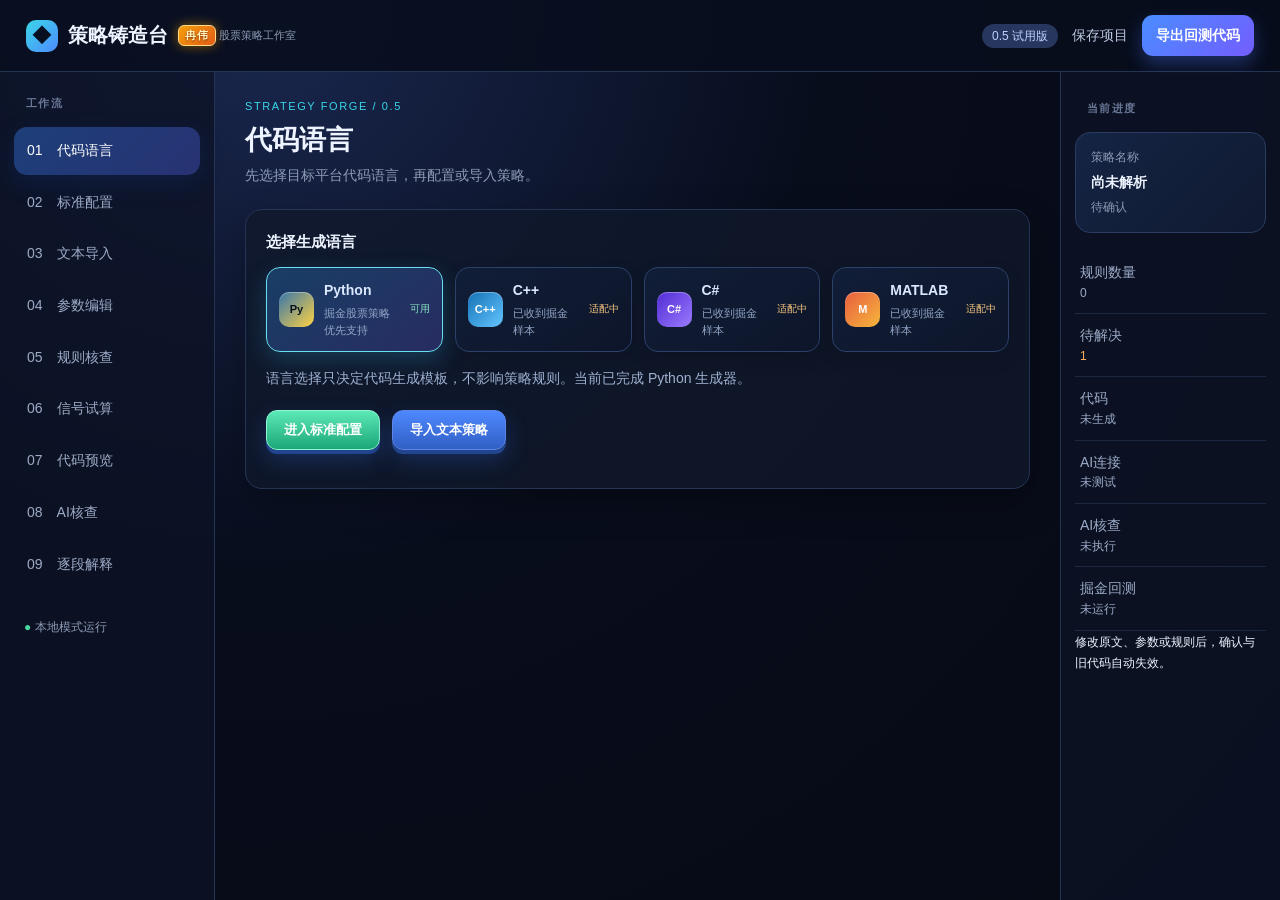
==== index.html @ 059ada0b "Add files via upload" ====
<!doctype html>
<html lang="zh-CN">
<head>
<meta charset="utf-8">
<meta name="viewport" content="width=device-width,initial-scale=1">
<meta name="theme-color" content="#0f172a">
<link rel="manifest" href="manifest.webmanifest">
<link rel="icon" type="image/png" sizes="32x32" href="assets/icons/icon-32x32.png">
<title>策略铸造台</title>
<link rel="stylesheet" href="strategy_editor.css">
<link rel="stylesheet" href="strategy_editor_extra.css">
</head>
<body>
<header class="topbar"><div class="brand"><span class="mark">◆</span><b>策略铸造台</b><small><span class="owner-highlight">冉伟</span> 股票策略工作室</small></div><div><span class="badge">0.5 试用版</span><button id="save">保存项目</button><button class="primary" id="export">导出回测代码</button></div></header>
<main>
<aside class="sidebar"><h4>工作流</h4>
<button class="nav active" data-view="language">01　代码语言</button>
<button class="nav" data-view="rules">02　标准配置</button>
<button class="nav" data-view="import">03　文本导入</button>
<button class="nav" data-view="params">04　参数编辑</button>
<button class="nav" data-view="audit">05　规则核查</button>
<button class="nav" data-view="scenarios">06　信号试算</button>
<button class="nav" data-view="code">07　代码预览</button>
<button class="nav" data-view="aiReview">08　AI核查</button>
<button class="nav" data-view="explain">09　逐段解释</button>
<div class="offline">● 本地模式运行</div>
</aside>
<section id="app"></section>
<aside class="inspector" id="inspector"></aside>
</main>
<div id="notice" role="status" aria-live="polite"></div>
<script src="strategy_engine.js?v=0.5"></script>
<script src="strategy_editor.js?v=0.7-backend-review"></script>
</body></html>
<script>if('serviceWorker' in navigator) navigator.serviceWorker.register('./sw.js');</script>
---- strategy_editor.css ----
:root{--bg:#080d1c;--panel:#10182b;--line:#263454;--text:#eef4ff;--muted:#8e9bb6;--blue:#4f8cff;--cyan:#39d6e8;--orange:#ffad5c;--green:#46d6a1}*{box-sizing:border-box}body{margin:0;background:radial-gradient(circle at 20% 0%,#1a2850,#080d1c 42%,#060a14);color:var(--text);font:14px/1.55 Inter,"Microsoft YaHei",sans-serif;min-height:100vh}.topbar{height:72px;border-bottom:1px solid var(--line);display:flex;align-items:center;justify-content:space-between;padding:0 26px;background:#080d1cdd}.brand{display:flex;align-items:center;gap:10px;font-size:20px}.brand small{font-size:11px;color:var(--muted)}.mark{display:grid;place-items:center;width:32px;height:32px;border-radius:10px;background:linear-gradient(135deg,var(--cyan),var(--blue));color:#071021}.badge,.pill{padding:5px 10px;border-radius:999px;background:#26365d;color:#bdd0ff;font-size:12px}.topbar button{border:0;background:transparent;color:#bdc9e3;padding:10px 14px;cursor:pointer;font:inherit}.topbar .primary{border-radius:11px;background:linear-gradient(135deg,#4a8dff,#735dff);box-shadow:0 8px 18px #4a75ff55;color:white;font-weight:700}.topbar .primary:active{transform:translateY(2px)}main{display:grid;grid-template-columns:215px minmax(540px,1fr) 220px;min-height:calc(100vh - 72px)}.sidebar,.inspector{background:#0c1326c2;border-right:1px solid var(--line);padding:23px 14px}.inspector{border-left:1px solid var(--line);border-right:0}.sidebar h4,.inspector h4{color:#697796;font-size:11px;letter-spacing:1.4px;text-transform:uppercase;margin:0 12px 15px}.nav{width:100%;display:block;text-align:left;padding:13px;border:0;border-radius:13px;background:transparent;color:#9eabc6;margin:4px 0;cursor:pointer;font:inherit}.nav:hover{background:#192641;color:white}.nav.active{background:linear-gradient(135deg,#1d3f79,#283273);color:white;box-shadow:0 8px 22px #102c6b55}.offline{position:fixed;bottom:20px;margin-left:10px;color:#8e9bb6;font-size:12px}.offline:first-letter{color:var(--green)}#app{padding:26px 30px;overflow:auto}.inspector{padding-top:28px}.inspector p{border-bottom:1px solid #1c2740;padding:11px 5px;margin:0;color:#9cabc8}.inspector em{float:right;font-style:normal}.card{padding:15px;border:1px solid #2b3c62;background:linear-gradient(135deg,#142444,#101a30);border-radius:15px;margin-bottom:18px}.card b,.card small{display:block}.card small{color:var(--muted);font-size:12px}.card b{margin:5px 0}.ok{color:var(--green)}.warn{color:var(--orange)}.view-head{display:flex;justify-content:space-between;align-items:flex-start;margin-bottom:22px}.eyebrow{color:var(--cyan);letter-spacing:1.6px;text-transform:uppercase;font-size:11px}.view-head h1{font-size:27px;margin:5px 0 3px}.view-head p{color:var(--muted);margin:0}.section{border:1px solid var(--line);background:#10182bcc;border-radius:17px;padding:20px;box-shadow:0 14px 36px #00000047;margin-bottom:17px}.section h2{font-size:15px;margin:0 0 14px}.grid{display:grid;grid-template-columns:1fr 1fr;gap:15px}.dropzone{min-height:220px;display:grid;place-items:center;border:1px dashed #4163a0;border-radius:15px;background:linear-gradient(135deg,#10213e,#10182b);text-align:center;padding:25px}.big{font-size:42px;color:var(--cyan)}.dropzone strong{display:block;font-size:17px}.dropzone p{color:var(--muted);margin:4px 0 15px}.btn{border:1px solid #5c86e9;border-radius:11px;background:linear-gradient(180deg,#4e88ff,#315fc4);box-shadow:0 4px 0 #21458f,0 10px 22px #315fc455;color:white;padding:10px 17px;font-weight:700;cursor:pointer}.btn:active{transform:translateY(3px)}.btn.orange{background:linear-gradient(180deg,#ffc37d,#d97c22);border-color:#ffd397}.btn.green{background:linear-gradient(180deg,#5de8b7,#1ba777);border-color:#8ff7d2}.input{width:100%;padding:10px;background:#0b1325;border:1px solid #304266;color:#eaf1ff;border-radius:9px;outline:none;font:inherit}.input:focus{border-color:var(--cyan)}textarea{resize:vertical}.row{display:flex;align-items:center;gap:12px;padding:13px 0;border-bottom:1px solid #202d4a}.id{color:#72dced;font-weight:800;font-size:12px;width:55px}.row .fill{flex:1}.row small{display:block;color:var(--muted)}.pill{background:#153f39;color:var(--green)}.pill.warn{background:#50391e;color:var(--orange)}table{width:100%;border-collapse:collapse}th,td{text-align:left;padding:11px 9px;border-bottom:1px solid #24314d}th{color:#8ea1c5;font-size:12px}.code{background:#080d18;border:1px solid #263653;border-radius:13px;padding:18px;white-space:pre-wrap;color:#c8dcff;font:12px/1.7 Consolas,monospace;overflow:auto}.code span{display:block}.code span:hover{background:#1a2a4b}.line{display:inline-block;width:32px;color:#536789}.empty{padding:25px;color:var(--muted);text-align:center}.explain{padding:17px;border:1px solid #2b3c62;border-radius:13px;background:#111c32;margin-bottom:12px}.explain code{color:#7ce1ef}@media(max-width:1050px){main{grid-template-columns:190px 1fr}.inspector{display:none}}@media(max-width:760px){main{display:block}.sidebar{display:flex;overflow:auto;padding:8px}.sidebar h4,.offline{display:none}.nav{min-width:130px}.grid{grid-template-columns:1fr}.topbar{padding:0 12px}.brand small{display:none}}
---- strategy_editor_extra.css ----
.actions{display:flex;flex-wrap:wrap;align-items:center;gap:12px;margin:18px 0}.form-grid{display:grid;grid-template-columns:repeat(2,minmax(0,1fr));gap:20px}.form-grid label{display:grid;gap:7px}.table-scroll{overflow:auto}.table-scroll table{min-width:680px}.table-scroll input{min-width:72px}.table-scroll select{min-width:110px}.table-scroll td:nth-child(3) select{min-width:200px}.small-btn{background:#273b62;color:#dce8ff;border:1px solid #496189;border-radius:7px;padding:8px;cursor:pointer}.link{color:#76def1;text-decoration:none}.link:hover{text-decoration:underline}.report{white-space:pre-wrap;overflow-wrap:anywhere;padding:18px;background:#0b1325;border-radius:10px;line-height:1.8;font-family:inherit}.issues{padding-left:22px;color:#ffcc97}.issues li{margin:9px 0;overflow-wrap:anywhere}.section p{color:#b5c2da;line-height:1.85}.section small{color:#91a4c5}#notice{position:sticky;bottom:0;background:#1b3151;color:#dcefff;border-top:1px solid #456285;padding:12px 26px;white-space:pre-wrap;z-index:3}#notice:empty{display:none}.dropzone{min-height:155px;gap:12px}.nav:focus-visible,.btn:focus-visible{outline:2px solid #a3f4ff;outline-offset:4px}.inspector em{float:none;display:block;font-size:12px}.code{white-space:pre;max-height:70vh}td code{white-space:pre;display:block;font:12px/1.6 Consolas,monospace}.offline{position:static;margin-top:30px}input[type=checkbox]{accent-color:#46d6a1}button{font-family:inherit}@media(max-width:760px){.form-grid{grid-template-columns:1fr}#app{padding:18px 12px}.topbar{height:auto;min-height:72px;flex-wrap:wrap;padding:12px;gap:12px}.brand{font-size:18px}}
.owner-highlight{display:inline-block;color:#fff4bd;background:linear-gradient(135deg,#f59e0b,#e35d18);border:1px solid #ffd98a;border-radius:6px;padding:1px 6px;font-weight:800;letter-spacing:1px;box-shadow:0 0 12px #f59e0b88,0 2px 8px #0005;text-shadow:0 1px 2px #7a2d00}
.language-cards{display:grid;grid-template-columns:repeat(4,minmax(0,1fr));gap:12px}.language-card{display:flex;align-items:center;gap:10px;text-align:left;min-height:72px;border:1px solid #2c4169;border-radius:14px;background:linear-gradient(145deg,#111e38,#0d1529);color:#dbe8ff;padding:12px;cursor:pointer;font:inherit;transition:.18s;box-shadow:0 7px 18px #0002}.language-card:hover{transform:translateY(-2px);border-color:#60cfe4}.language-card.selected{border-color:#68e0ef;background:linear-gradient(145deg,#183e65,#282c61);box-shadow:0 8px 22px #2d9fc744}.language-card span:nth-child(2){min-width:0;flex:1}.language-card b,.language-card small{display:block}.language-card small{color:#93a6c7;font-size:11px;margin-top:3px}.language-card em{font-style:normal;color:#8ee9c6;font-size:10px;white-space:nowrap}.language-card:not(.selected) em{color:#f5c67f}.language-icon{display:grid;place-items:center;width:35px;height:35px;border-radius:10px;color:white;font-weight:800;font-size:11px;box-shadow:inset 0 1px #fff5}.language-icon.py{background:linear-gradient(135deg,#3776ab,#ffd343);color:#07111e}.language-icon.cpp{background:linear-gradient(135deg,#1572b6,#63c5ff)}.language-icon.cs{background:linear-gradient(135deg,#512bd4,#9b7bff)}.language-icon.ml{background:linear-gradient(135deg,#e85d3f,#f6b73c)}.helper{margin-bottom:0}.owner-highlight{display:inline-block;color:#fff4bd;background:linear-gradient(135deg,#f59e0b,#e35d18);border:1px solid #ffd98a;border-radius:6px;padding:1px 6px;font-weight:800;letter-spacing:1px;box-shadow:0 0 12px #f59e0b88,0 2px 8px #0005;text-shadow:0 1px 2px #7a2d00}
@media(max-width:900px){.language-cards{grid-template-columns:repeat(2,minmax(0,1fr))}}
.explain-grid{display:grid;grid-template-columns:repeat(2,minmax(0,1fr));gap:12px}.explain-card{position:relative;border:1px solid #2d4269;border-radius:13px;background:linear-gradient(145deg,#111e38,#0c1427);padding:16px 17px 14px 48px;min-height:130px}.explain-card h3{margin:0 0 7px;font-size:15px}.explain-card p{margin:0 0 9px;font-size:13px}.explain-card small{color:#7f9bc4;font-size:11px}.node-id{position:absolute;left:15px;top:16px;color:#73deeb;font-weight:800;font-size:12px}.helper{color:#9eb1d0!important}@media(max-width:760px){.explain-grid{grid-template-columns:1fr}}
.config-tabs{display:flex;gap:10px;overflow-x:auto;padding:8px 3px 16px;margin-bottom:12px;}
.config-tab{flex:0 0 auto;border:1px solid #cbd5e1;border-radius:12px;padding:12px 16px;background:linear-gradient(#fff,#e8eef6);color:#334155;box-shadow:0 3px 0 #c0ccdc;cursor:pointer;font-weight:600;}
.config-tab.selected{background:linear-gradient(#38bdf8,#2563eb);color:white;border-color:#2563eb;box-shadow:0 3px 0 #1e40af;}
.config-tab:focus-visible{outline:3px solid #f59e0b;outline-offset:3px;}
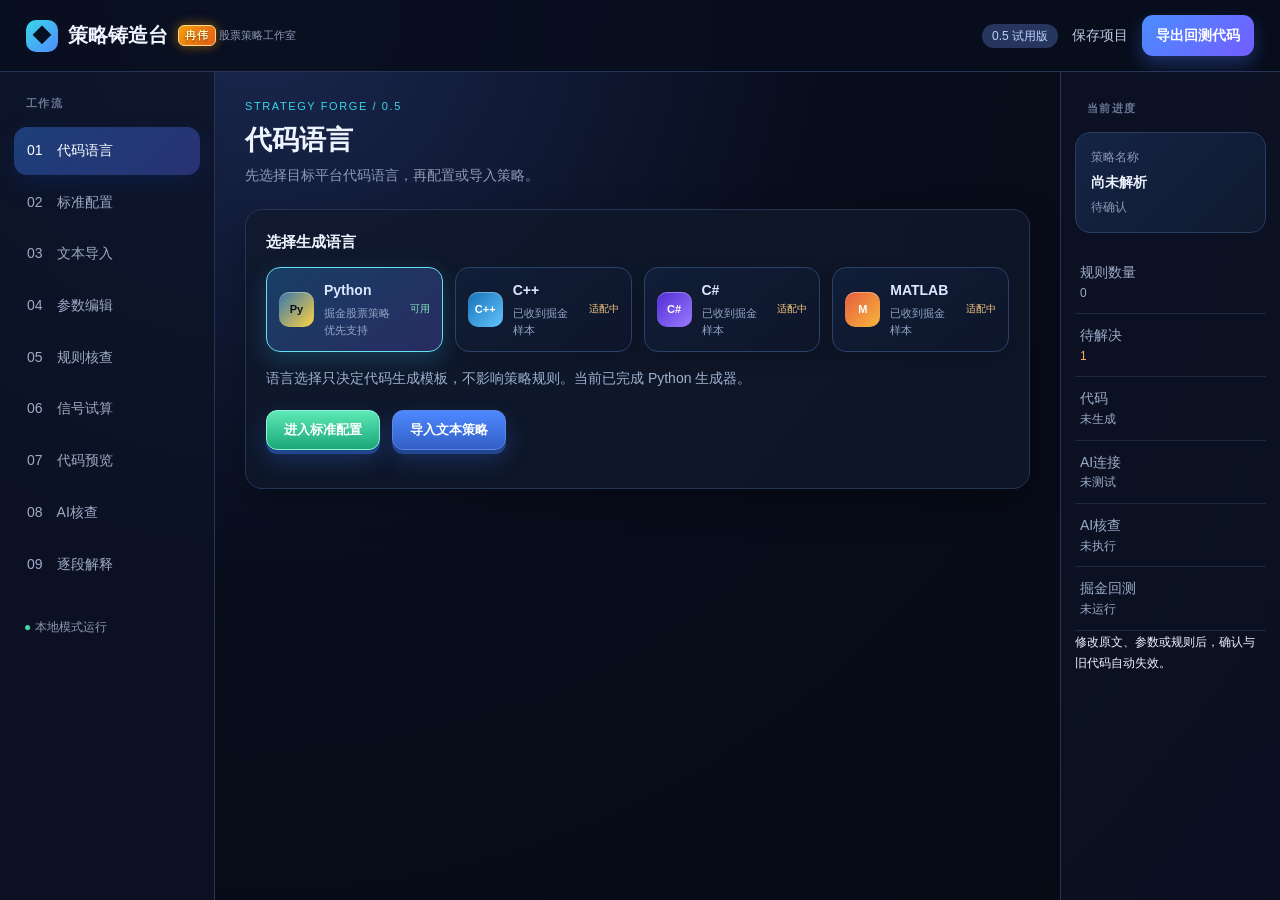
==== commit 59e5d0bb: "Add files via upload" ====
--- a/index.html
+++ b/index.html
@@ -30,6 +30,7 @@
 </main>
 <div id="notice" role="status" aria-live="polite"></div>
 <script src="strategy_engine.js?v=0.5"></script>
-<script src="strategy_editor.js?v=0.7-backend-review"></script>
+<script src="strategy_ai.js?v=0.8"></script>
+<script src="strategy_editor.js?v=0.8-text-code"></script>
 </body></html>
 <script>if('serviceWorker' in navigator) navigator.serviceWorker.register('./sw.js');</script>
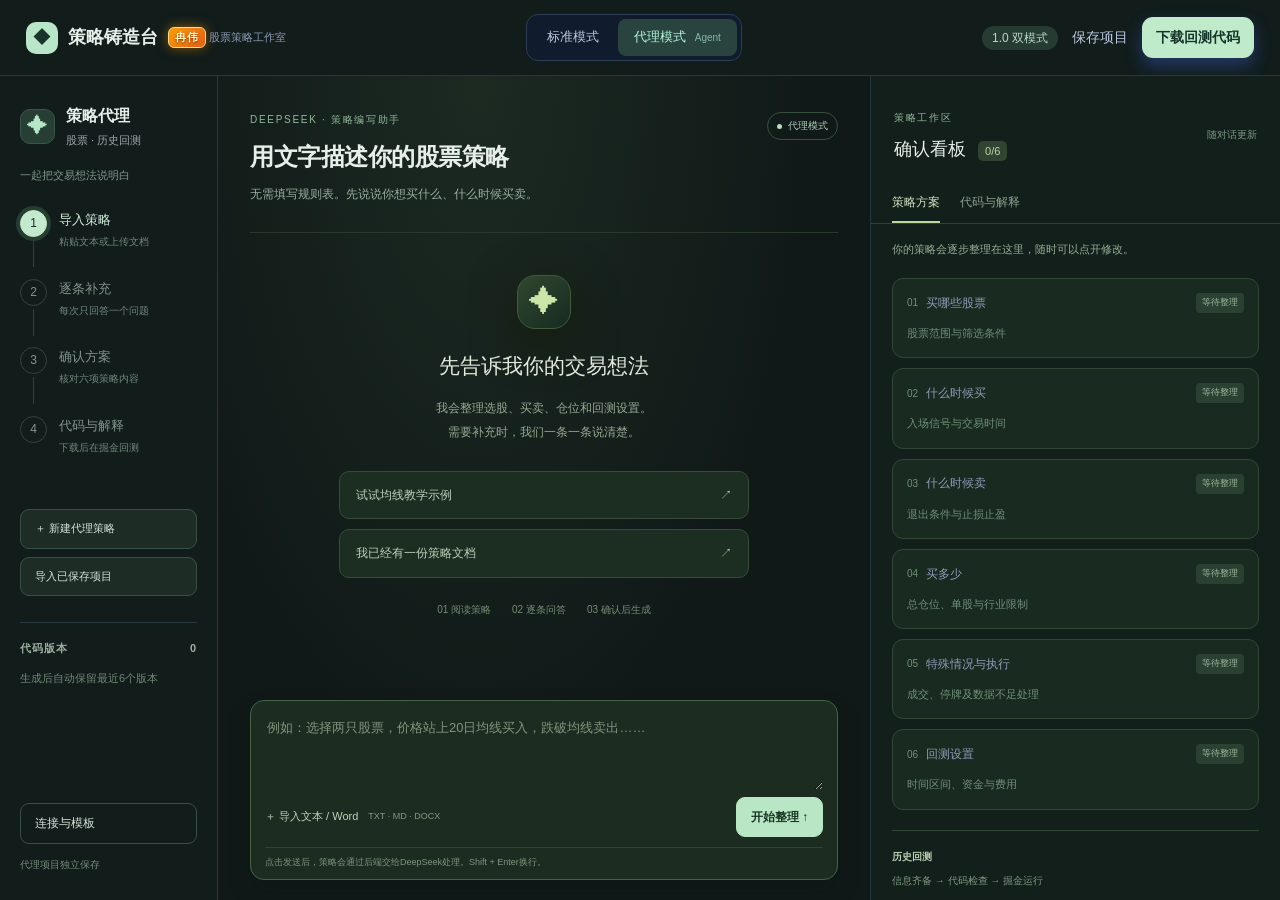
==== commit f055a717: "Add files via upload" ====
--- a/index.html
+++ b/index.html
@@ -8,7 +8,8 @@
 <link rel="icon" type="image/png" sizes="32x32" href="assets/icons/icon-32x32.png">
 <title>策略铸造台</title>
 <link rel="stylesheet" href="strategy_editor.css">
-<link rel="stylesheet" href="strategy_editor_extra.css">
+<link rel="stylesheet" href="strategy_editor_extra.css">
+<link rel="stylesheet" href="agent_workspace.css?v=1.0">
 </head>
 <body>
 <header class="topbar"><div class="brand"><span class="mark">◆</span><b>策略铸造台</b><small><span class="owner-highlight">冉伟</span> 股票策略工作室</small></div><div><span class="badge">0.5 试用版</span><button id="save">保存项目</button><button class="primary" id="export">导出回测代码</button></div></header>
@@ -31,6 +32,8 @@
 <div id="notice" role="status" aria-live="polite"></div>
 <script src="strategy_engine.js?v=0.5"></script>
 <script src="strategy_ai.js?v=0.8"></script>
-<script src="strategy_editor.js?v=0.8-text-code"></script>
+<script src="strategy_editor.js?v=1.0"></script>
+<script src="agent_core.js?v=1.0"></script>
+<script src="agent_workspace.js?v=1.0"></script>
 </body></html>
 <script>if('serviceWorker' in navigator) navigator.serviceWorker.register('./sw.js');</script>
--- a/agent_workspace.css
+++ b/agent_workspace.css
@@ -0,0 +1,6 @@
+[hidden]{display:none!important}.mode-switch{display:flex;gap:3px;background:#101b2d;border:1px solid #2b3e54;border-radius:12px;padding:4px}.topbar .mode-switch button{border-radius:8px;font-size:13px;padding:8px 16px;white-space:nowrap}.mode-switch button[aria-pressed="true"]{background:#29443f;color:#b4f6db}.mode-switch span{font-size:10px;opacity:.65;margin-left:5px}.agent-mode{--ag-line:#27373f;--ag-muted:#9caaa9;--ag-green:#b5e7c6;background:#101918;color:#e7efea}.agent-mode .topbar{background:#111c1b;border-bottom:1px solid var(--ag-line);height:76px}.agent-mode .topbar .primary{background:#bfebcb;color:#153429}.agent-mode .brand{font-size:18px}.agent-mode .mark{background:#b9e6c9;color:#19352b}.agent-mode .badge{background:#263c33;color:#b5d8c2}.ag-layout{display:grid;grid-template-columns:218px minmax(380px,1fr) minmax(330px,410px);max-width:1800px;margin:auto;min-height:calc(100vh - 76px)}.ag-rail{border-right:1px solid var(--ag-line);padding:28px 20px;background:#111c1b;display:flex;flex-direction:column;gap:0}.ag-rail-title{display:flex;gap:11px;align-items:center}.ag-rail-title b{font-size:16px}.ag-rail-title small{display:block;font-size:11px;color:var(--ag-muted);margin-top:3px}.ag-spark{background:#263e34;border:1px solid #3a5649;width:35px;height:35px;display:grid;place-items:center;border-radius:10px;color:#b5e7c6;font-size:21px}.ag-rail-caption{font-size:11px;color:#81998b;margin:18px 0 26px}.ag-steps{list-style:none;padding:0;margin:0 0 25px}.ag-steps li{display:flex;gap:12px;position:relative;padding:0 0 29px;color:#83948b;font-size:13px}.ag-steps li:not(:last-child):before{content:'';position:absolute;height:27px;left:13px;top:30px;width:1px;background:#304238}.ag-steps li>span{width:27px;height:27px;flex-shrink:0;display:grid;place-items:center;border:1px solid #34453c;border-radius:50%;font-size:12px}.ag-steps li small{display:block;color:#71887b;font-size:10px;margin-top:4px}.ag-steps .current{color:#d5eedc}.ag-steps .current>span{background:#c4e9ce;color:#183324;border-color:#c4e9ce;box-shadow:0 0 0 4px #253e31}.ag-steps .done>span{color:#a6d9b7;background:#24392e}.ag-button{font:inherit;font-size:12px;padding:10px 14px;border-radius:9px;border:1px solid #385044;background:#1d2d26;color:#d3e4d9;cursor:pointer;transition:background .15s;white-space:normal}.ag-button:hover{background:#2a4134}.ag-button:disabled{opacity:.42;cursor:not-allowed}.ag-primary{background:#b9e6c5;border-color:#b9e6c5;color:#173624;font-weight:650}.ag-primary:hover{background:#ccefd5}.ag-rail-actions{display:grid;gap:8px}.ag-rail-actions .ag-button{font-size:11px;text-align:left}.ag-history{border-top:1px solid var(--ag-line);margin-top:26px;padding-top:17px}.ag-history h3{font-size:11px;letter-spacing:1px;color:#9caf9f;margin:0 0 12px}.ag-history h3 span{float:right}.ag-history p{font-size:11px;color:#718777;line-height:1.8}.ag-history button{width:100%;padding:10px;border:0;background:transparent;color:#a5b7aa;border-radius:8px;text-align:left;cursor:pointer}.ag-history button.selected{background:#22352c;color:#d1e6d7}.ag-history b{font-size:11px}.ag-history small{display:block;font-size:10px;margin-top:4px}.ag-rail-foot{margin-top:auto;padding-top:35px}.ag-rail-foot>.ag-button{width:100%;background:transparent;text-align:left}.ag-rail-foot small{display:block;color:#738d7b;font-size:10px;margin-top:13px}.ag-conversation{padding:32px 32px 20px;min-width:0;display:flex;flex-direction:column;background:radial-gradient(ellipse at 40% 0%,#1c2a22 0,transparent 60%)}.ag-heading{display:flex;justify-content:space-between;gap:12px;align-items:start;padding-bottom:26px;border-bottom:1px solid #27392c}.ag-eyebrow{font-size:10px;letter-spacing:1.7px;color:#91b99c}.ag-heading h1{font-size:24px;line-height:1.45;margin:10px 0;font-weight:600;letter-spacing:-.5px}.ag-heading p{font-size:12px;color:#99af9f;margin:0;line-height:1.8}.ag-status{flex-shrink:0;border:1px solid #36513d;border-radius:20px;padding:5px 9px;color:#b0d1b9;font-size:10px;margin-top:4px}.ag-status i{display:inline-block;background:#b8dfbf;width:5px;height:5px;border-radius:50%;margin-right:6px}.ag-chat{flex:1;min-height:300px;max-height:calc(100vh - 395px);overflow:auto;padding:22px 2px 15px;scrollbar-width:thin;scrollbar-color:#385441 transparent}.ag-welcome{text-align:center;padding:20px 0 28px}.ag-orb{display:grid;place-items:center;width:54px;height:54px;border:1px solid #405a3c;border-radius:18px;background:linear-gradient(140deg,#30472f,#172b21);color:#cce6a9;font-size:30px;margin:0 auto 21px;box-shadow:0 12px 45px #151d0b}.ag-welcome h2{font-size:21px;font-weight:500;margin:0 0 13px;color:#e2eadc}.ag-welcome p{font-size:12px;line-height:2;color:#95a992}.ag-starters{display:grid;gap:10px;margin:27px auto 24px;max-width:410px;text-align:left}.ag-starters button{display:flex;justify-content:space-between;font:inherit;font-size:12px;color:#bdd0ba;background:#1c2e22;border:1px solid #354c36;border-radius:10px;padding:14px 16px;cursor:pointer}.ag-starters button:hover{border-color:#92b382}.ag-starters span{color:#aaca94}.ag-how{display:flex;justify-content:center;gap:21px;font-size:10px;color:#748e74}.ag-composer{border:1px solid #466145;background:#1c2c21;border-radius:14px;padding:13px 14px 9px;margin-top:15px;box-shadow:0 12px 25px #07130b33}.ag-composer textarea{width:100%;box-sizing:border-box;min-height:76px;resize:vertical;background:transparent;border:0;color:#e0ecd9;font:inherit;font-size:13px;line-height:1.8;outline:0}.ag-composer textarea::placeholder{color:#82947e}.ag-composer>div{display:flex;align-items:center;gap:10px}.ag-composer .ag-primary{margin-left:auto}.ag-composer>div>small{font-size:9px;color:#849a83}.ag-composer>p{font-size:9px;color:#7f967e;border-top:1px solid #30432e;padding-top:8px;margin:10px 0 0}.ag-upload{cursor:pointer;font-size:11px;position:relative;color:#c0d2b6}.ag-upload input{position:absolute;opacity:0;width:1px;height:1px}.ag-upload.disabled{opacity:.4;pointer-events:none}.ag-message{display:flex;gap:10px;align-items:flex-start;margin:0 0 20px}.ag-avatar{height:27px;width:27px;flex-shrink:0;display:grid;place-items:center;background:#2c4330;border:1px solid #496045;border-radius:8px;color:#c6deb7;font-size:11px}.ag-message>div{min-width:0;max-width:100%;padding:13px 15px;border:1px solid #33442e;border-radius:0 11px 11px 11px;background:#1b2a1f}.ag-message.user>div{background:#243325;border-color:#3e5136}.ag-message small{font-size:10px;color:#98b18c}.ag-message p{font-size:12px;line-height:1.9;white-space:pre-wrap;word-break:break-word;margin:6px 0 0}.ag-message summary{font-size:12px;cursor:pointer;line-height:1.8}.ag-question{padding:19px;background:#233621;border:1px solid #557247;border-radius:12px;margin:20px 0}.ag-question>span{font-size:10px;color:#b5d09d;letter-spacing:1px}.ag-question h2{font-size:16px;line-height:1.65;font-weight:500;margin:10px 0 16px}.ag-question>div{display:grid;gap:8px}.ag-question button{font:inherit;font-size:12px;color:#d6e9c6;border:1px solid #526b42;border-radius:8px;background:#2b4126;padding:11px 13px;text-align:left;display:flex;justify-content:space-between;gap:10px;cursor:pointer}.ag-question button:hover{background:#3b5531}.ag-question small{display:block;font-size:10px;color:#98b085;margin-top:12px}.ag-ready{border:1px solid #638852;background:#2a4127;border-radius:12px;padding:17px;margin:20px 0}.ag-ready>b{font-size:14px}.ag-ready p{font-size:12px;line-height:1.8;color:#b1c4a5}.ag-blocker,.ag-error{border:1px solid #806148;background:#3c3024;border-radius:10px;padding:14px;color:#e5c59e;font-size:12px;line-height:1.8;margin:14px 0}.ag-blocker h3{font-size:13px;margin:0}.ag-error .ag-button{margin-top:9px}.ag-working{font-size:12px;color:#b0c698;padding:12px}.ag-dots{color:#bad38d;font-size:9px;letter-spacing:3px;margin-right:8px}.ag-board{border-left:1px solid var(--ag-line);background:#131f1b;min-width:0}.ag-board>header{padding:30px 23px 19px;display:flex;align-items:center;justify-content:space-between;gap:8px}.ag-board h2{font-size:18px;margin:8px 0 0;font-weight:500}.ag-board h2 em{font-size:11px;font-style:normal;background:#304431;padding:4px 7px;border-radius:5px;color:#bbd5aa;margin-left:7px}.ag-board-caption{font-size:10px;color:#7c9986}.ag-tabs{display:flex;border-bottom:1px solid #2d4134;padding:0 21px;gap:20px}.ag-tabs button{border:0;border-bottom:2px solid transparent;padding:10px 0;background:transparent;font:inherit;font-size:12px;color:#8b9f8d;cursor:pointer}.ag-tabs button[aria-selected="true"]{color:#d1e3c3;border-bottom-color:#bcd79c}.ag-board-content{padding:0 21px 24px;max-height:calc(100vh - 224px);overflow:auto;scrollbar-width:thin;scrollbar-color:#3c553b transparent}.ag-summary{font-size:11px;line-height:1.9;color:#97ae97;padding:15px 0 8px;margin:0;white-space:pre-wrap}.ag-card{border:1px solid #314837;background:#192a20;border-radius:11px;padding:14px;margin:10px 0}.ag-card>div{display:flex;align-items:center;gap:8px}.ag-card-number{font-size:10px;color:#6f9176}.ag-card h3{font-size:12px;margin:0;font-weight:500}.ag-tag{margin-left:auto;font-size:9px;white-space:nowrap;background:#2a4030;color:#9ebaa2;padding:3px 6px;border-radius:4px}.ag-card p{font-size:11px;line-height:1.85;color:#adc1ad;margin:10px 0 0;white-space:pre-wrap;word-break:break-word}.ag-card.empty{padding:14px;text-align:left}.ag-card.empty p{color:#708f79}.ag-card.missing{border-color:#856348}.ag-card.missing .ag-tag{background:#4a3b2a;color:#ddb886}.ag-card.default .ag-tag{background:#414326;color:#d3d4a1}.ag-card button{border:0;background:transparent;color:#9ac393;font:inherit;font-size:10px;padding:9px 0 0;cursor:pointer}.ag-boundary{border-top:1px solid #334a38;padding-top:18px;margin-top:20px;font-size:10px}.ag-boundary b{display:block;color:#b8cfb1;margin-bottom:8px}.ag-boundary span,.ag-boundary p{color:#7e9b82;line-height:1.8}.ag-code-empty{text-align:center;padding:90px 20px;color:#8da588}.ag-code-empty>span{font-size:35px;color:#bad0aa}.ag-code-empty h3{font-size:14px;font-weight:500}.ag-code-empty p{font-size:11px}.ag-code-status{padding:16px 0 0}.ag-code-status b{font-size:13px;color:#c8dfbb}.ag-code-status p{font-size:11px;margin:8px 0;color:#b7c9a6}.ag-code-status small{color:#82997c;font-size:10px}.ag-code-actions{display:flex;gap:8px;margin:14px 0}.ag-code-section{border:1px solid #3c523b;border-radius:9px;margin:10px 0;overflow:hidden}.ag-code-section summary{cursor:pointer;font-size:12px;padding:13px}.ag-code-section summary small{display:block;font-size:9px;color:#8ea782;padding:5px 0 0 14px}.ag-code-section p{font-size:12px;line-height:1.9;padding:0 13px;white-space:pre-wrap}.ag-code-section pre{background:#0e1811;color:#c7dcc2;font:11px/1.7 Consolas,monospace;padding:14px;overflow:auto;max-height:450px;margin:0}.ag-repair{margin:23px 0;padding-top:15px;border-top:1px solid #385037}.ag-repair h3{font-size:13px}.ag-repair p,.ag-repair small{font-size:10px;color:#9bb08c;line-height:1.8}.ag-repair .ag-button{margin-top:10px}.ag-repair small{display:block}.ag-input{width:100%;box-sizing:border-box;background:#102016;border:1px solid #46603e;border-radius:8px;padding:10px;color:#d9e8ce;font:inherit;font-size:12px;line-height:1.7}.ag-settings{border:1px solid #4b6245;border-radius:12px;padding:18px;margin:16px 0;background:#1e3021}.ag-settings h3{font-size:14px}.ag-settings label{display:block;font-size:11px;margin:10px 0}.ag-settings p{font-size:10px;color:#a6b69b;line-height:1.8}.sr-only{position:absolute;width:1px;height:1px;padding:0;margin:-1px;overflow:hidden;clip:rect(0,0,0,0);white-space:nowrap;border:0}.agent-mode button:focus-visible,.agent-mode textarea:focus-visible,.agent-mode input:focus-visible,.agent-mode summary:focus-visible{outline:2px solid #d3eeb8;outline-offset:3px}
+@media(min-width:1600px){.ag-conversation{padding-left:48px;padding-right:48px}.ag-layout{grid-template-columns:235px minmax(450px,1fr) 440px}.ag-welcome{padding-top:65px}}
+@media(max-width:1200px){.ag-layout{grid-template-columns:175px minmax(330px,1fr) 330px}.ag-rail{padding:24px 13px}.ag-conversation{padding:25px 20px 18px}.ag-heading h1{font-size:21px}.ag-status{display:none}.brand small{display:none}.ag-board-content{padding-left:15px;padding-right:15px}.ag-how{gap:12px}}
+@media(max-width:960px){.ag-layout{grid-template-columns:155px minmax(0,1fr)}.ag-board{grid-column:2;border-top:1px solid #314532;border-left:0}.ag-board-content{max-height:none}.ag-chat{max-height:550px}.ag-rail{grid-row:1 / span 2}.ag-board>header{padding-top:22px}.ag-code-empty{padding:40px}.agent-mode .brand b{font-size:14px}.agent-mode .badge{display:none}.topbar .mode-switch button{padding:7px 11px}}
+@media(max-width:650px){.agent-mode .topbar{height:auto;min-height:100px;flex-wrap:wrap;padding:12px;gap:9px}.agent-mode .brand{order:0}.mode-switch{order:1}.agent-mode .topbar>div:last-child{order:2;display:flex;width:100%;justify-content:flex-end}.topbar .mode-switch button{font-size:11px;padding:6px 10px}.mode-switch span{display:none}.ag-layout{display:block}.ag-rail{border-right:0;padding:15px 17px 0}.ag-rail-title,.ag-rail-caption,.ag-history,.ag-rail-foot{display:none}.ag-steps{display:flex;justify-content:space-between;margin:0;gap:6px}.ag-steps li{font-size:10px;gap:6px;padding-bottom:15px;align-items:center}.ag-steps li small,.ag-steps li:before{display:none}.ag-steps li>span{width:22px;height:22px;font-size:10px}.ag-rail-actions{display:flex;padding-bottom:14px}.ag-rail-actions .ag-button{padding:7px 10px}.ag-conversation{padding:20px 16px}.ag-heading h1{font-size:21px}.ag-chat{max-height:500px;min-height:260px}.ag-board{border-left:0}.ag-welcome{padding-top:14px}.ag-welcome h2{font-size:19px}.ag-how{gap:16px}.ag-composer>div>small{display:none}.ag-message>div{padding:11px}.ag-board-content{padding:0 16px 24px}}
+.ag-version-picker{display:block;font-size:10px;color:#9eb59a;margin-top:16px}.ag-version-picker select{display:block;margin-top:7px}@media(max-width:650px){.ag-rail-foot{display:block;padding:0;margin:0 0 12px}.ag-rail-foot .ag-button{width:auto;padding:6px 10px;font-size:10px}.ag-rail-foot small{display:none}}
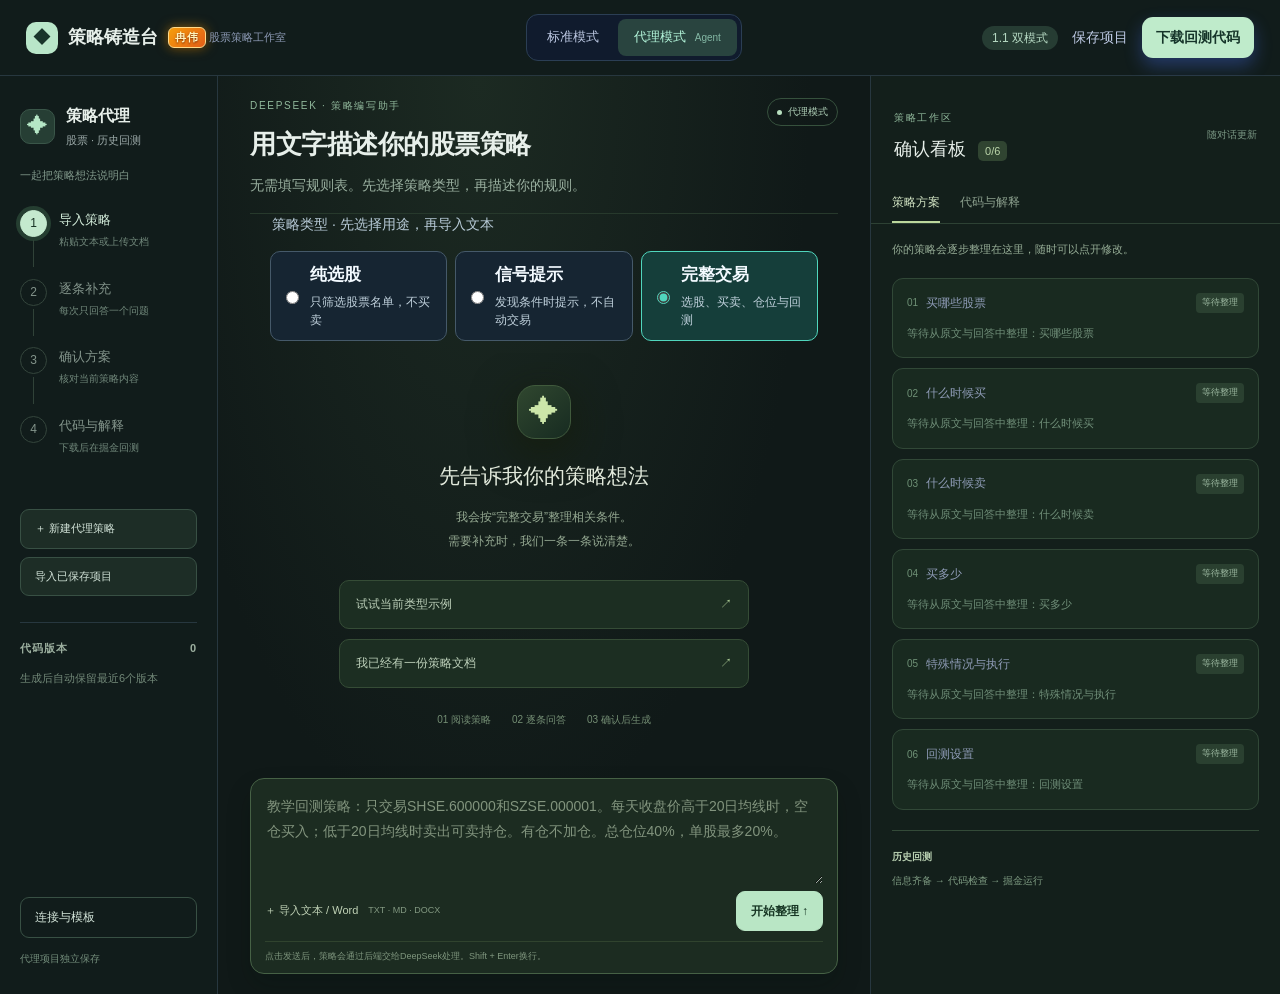
==== commit 2ae539d6: "Add files via upload" ====
--- a/index.html
+++ b/index.html
@@ -8,8 +8,8 @@
 <link rel="icon" type="image/png" sizes="32x32" href="assets/icons/icon-32x32.png">
 <title>策略铸造台</title>
 <link rel="stylesheet" href="strategy_editor.css">
-<link rel="stylesheet" href="strategy_editor_extra.css">
-<link rel="stylesheet" href="agent_workspace.css?v=1.0">
+<link rel="stylesheet" href="strategy_editor_extra.css">
+<link rel="stylesheet" href="agent_workspace.css?v=1.1">
 </head>
 <body>
 <header class="topbar"><div class="brand"><span class="mark">◆</span><b>策略铸造台</b><small><span class="owner-highlight">冉伟</span> 股票策略工作室</small></div><div><span class="badge">0.5 试用版</span><button id="save">保存项目</button><button class="primary" id="export">导出回测代码</button></div></header>
@@ -31,9 +31,10 @@
 </main>
 <div id="notice" role="status" aria-live="polite"></div>
 <script src="strategy_engine.js?v=0.5"></script>
-<script src="strategy_ai.js?v=0.8"></script>
-<script src="strategy_editor.js?v=1.0"></script>
-<script src="agent_core.js?v=1.0"></script>
-<script src="agent_workspace.js?v=1.0"></script>
+<script src="strategy_ai.js?v=0.8"></script>
+<script src="strategy_editor.js?v=1.0"></script>
+<script src="agent_types.js?v=1.1"></script>
+<script src="agent_core.js?v=1.1"></script>
+<script src="agent_workspace.js?v=1.1"></script>
 </body></html>
 <script>if('serviceWorker' in navigator) navigator.serviceWorker.register('./sw.js');</script>
--- a/agent_workspace.css
+++ b/agent_workspace.css
@@ -2,5 +2,13 @@
 @media(min-width:1600px){.ag-conversation{padding-left:48px;padding-right:48px}.ag-layout{grid-template-columns:235px minmax(450px,1fr) 440px}.ag-welcome{padding-top:65px}}
 @media(max-width:1200px){.ag-layout{grid-template-columns:175px minmax(330px,1fr) 330px}.ag-rail{padding:24px 13px}.ag-conversation{padding:25px 20px 18px}.ag-heading h1{font-size:21px}.ag-status{display:none}.brand small{display:none}.ag-board-content{padding-left:15px;padding-right:15px}.ag-how{gap:12px}}
 @media(max-width:960px){.ag-layout{grid-template-columns:155px minmax(0,1fr)}.ag-board{grid-column:2;border-top:1px solid #314532;border-left:0}.ag-board-content{max-height:none}.ag-chat{max-height:550px}.ag-rail{grid-row:1 / span 2}.ag-board>header{padding-top:22px}.ag-code-empty{padding:40px}.agent-mode .brand b{font-size:14px}.agent-mode .badge{display:none}.topbar .mode-switch button{padding:7px 11px}}
-@media(max-width:650px){.agent-mode .topbar{height:auto;min-height:100px;flex-wrap:wrap;padding:12px;gap:9px}.agent-mode .brand{order:0}.mode-switch{order:1}.agent-mode .topbar>div:last-child{order:2;display:flex;width:100%;justify-content:flex-end}.topbar .mode-switch button{font-size:11px;padding:6px 10px}.mode-switch span{display:none}.ag-layout{display:block}.ag-rail{border-right:0;padding:15px 17px 0}.ag-rail-title,.ag-rail-caption,.ag-history,.ag-rail-foot{display:none}.ag-steps{display:flex;justify-content:space-between;margin:0;gap:6px}.ag-steps li{font-size:10px;gap:6px;padding-bottom:15px;align-items:center}.ag-steps li small,.ag-steps li:before{display:none}.ag-steps li>span{width:22px;height:22px;font-size:10px}.ag-rail-actions{display:flex;padding-bottom:14px}.ag-rail-actions .ag-button{padding:7px 10px}.ag-conversation{padding:20px 16px}.ag-heading h1{font-size:21px}.ag-chat{max-height:500px;min-height:260px}.ag-board{border-left:0}.ag-welcome{padding-top:14px}.ag-welcome h2{font-size:19px}.ag-how{gap:16px}.ag-composer>div>small{display:none}.ag-message>div{padding:11px}.ag-board-content{padding:0 16px 24px}}
+@media(max-width:650px){.agent-mode .topbar{height:auto;min-height:100px;flex-wrap:wrap;padding:12px;gap:9px}.agent-mode .brand{order:0}.mode-switch{order:1}.agent-mode .topbar>div:last-child{order:2;display:flex;width:100%;justify-content:flex-end}.topbar .mode-switch button{font-size:11px;padding:6px 10px}.mode-switch span{display:none}.ag-layout{display:block}.ag-rail{border-right:0;padding:15px 17px 0}.ag-rail-title,.ag-rail-caption,.ag-history,.ag-rail-foot{display:none}.ag-steps{display:flex;justify-content:space-between;margin:0;gap:6px}.ag-steps li{font-size:10px;gap:6px;padding-bottom:15px;align-items:center}.ag-steps li small,.ag-steps li:before{display:none}.ag-steps li>span{width:22px;height:22px;font-size:10px}.ag-rail-actions{display:flex;padding-bottom:14px}.ag-rail-actions .ag-button{padding:7px 10px}.ag-conversation{padding:14px 16px}.ag-heading{padding-bottom:10px}.ag-heading h1{font-size:22px}.ag-heading p,.ag-message p,.ag-question h2,.ag-composer textarea{font-size:14px}.ag-chat{padding-top:8px;max-height:560px;min-height:260px}.ag-board{border-left:0}.ag-welcome{padding-top:14px}.ag-welcome h2{font-size:19px}.ag-how{gap:16px}.ag-composer{margin-top:6px}.ag-composer textarea{min-height:92px}.ag-composer>div>small{display:none}.ag-message>div{padding:11px}.ag-board-content{padding:0 16px 24px}}
+.ag-conversation{padding-top:18px}.ag-heading{padding-bottom:14px}.ag-heading h1{font-size:26px}.ag-heading p,.ag-message p,.ag-question h2,.ag-composer textarea{font-size:14px}.ag-chat{padding-top:12px;max-height:calc(100vh - 330px)}.ag-composer{margin-top:8px}.ag-composer textarea{min-height:92px}
 .ag-version-picker{display:block;font-size:10px;color:#9eb59a;margin-top:16px}.ag-version-picker select{display:block;margin-top:7px}@media(max-width:650px){.ag-rail-foot{display:block;padding:0;margin:0 0 12px}.ag-rail-foot .ag-button{width:auto;padding:6px 10px;font-size:10px}.ag-rail-foot small{display:none}}
+.ag-message.assistant>div{font-family:"Microsoft YaHei UI","Noto Sans SC","Segoe UI",sans-serif;letter-spacing:.015em}.ag-message.assistant p{font-size:13px;line-height:2;color:#d1dfce}.ag-message.assistant small{color:#b2cfad;letter-spacing:.04em}.ag-message.user>div{font-family:"PingFang SC","Microsoft YaHei UI",sans-serif;letter-spacing:0}.ag-message.user p{font-size:14px;line-height:1.85;color:#e1ecd9}.ag-message.user small{color:#c1d7b9}
+.ag-message{width:100%;}.ag-message.assistant{justify-content:flex-start}.ag-message.user{justify-content:flex-end;flex-direction:row-reverse}.ag-message.assistant>div{background:#17231c;border-color:#3b5944;border-radius:4px 14px 14px 14px;max-width:min(82%,680px);box-shadow:0 3px 10px #00000018}.ag-message.user>div{background:#a9dcae;border-color:#a9dcae;border-radius:14px 4px 14px 14px;max-width:min(82%,680px);box-shadow:0 3px 10px #00000020}.ag-message.assistant p,.ag-message.user p{font-size:16px;line-height:1.9}.ag-message.assistant p{color:#e1eee3}.ag-message.user p{color:#173b21}.ag-message.assistant small{color:#9ec7a8}.ag-message.user small{color:#356940}.ag-message.user .ag-avatar{background:#9bd4a2;border-color:#c0edc4;color:#204b27}.ag-message.assistant .ag-avatar{background:#294638;border-color:#5f8b68;color:#c7efd0}
+@media(max-width:650px){.ag-message.assistant>div,.ag-message.user>div{max-width:84%}.ag-message.assistant p,.ag-message.user p{font-size:16px;line-height:1.85}.ag-message{gap:8px}}
+
+/* Strategy purpose and active question */
+.ag-types{border:0;margin:0;padding:8px 20px 12px;display:flex;gap:8px;flex-wrap:wrap}.ag-types legend{font-size:14px;color:#b8cbd8;padding-bottom:8px}.ag-types label{display:flex;align-items:center;gap:8px;flex:1;min-width:145px;border:1px solid #455969;border-radius:10px;padding:10px;cursor:pointer;background:#162532}.ag-types label.selected{border-color:#50d6bd;background:#153e3a}.ag-types input{accent-color:#50d6bd}.ag-types b,.ag-types small{display:block}.ag-types b{font-size:17px;color:#f3faff}.ag-types small{font-size:12px;color:#c0d1dc;margin-top:4px}.ag-question{background:#fff3cd!important;border:2px solid #e5a52b!important;box-shadow:0 4px 18px #0002}.ag-question h2{color:#733b00!important;font-size:23px!important;line-height:1.65}.ag-question>span,.ag-question>small{color:#794d10!important}.ag-question button{background:#fffaf0!important;color:#603800!important;border-color:#dba94e!important}.ag-question button:hover{background:#ffe2a0!important}.ag-question button b{color:#603800!important}@media(max-width:600px){.ag-types{padding:6px 12px;gap:6px}.ag-types label{min-width:0;flex-basis:100%;padding:8px}.ag-types small{display:inline;margin-left:8px}.ag-question h2{font-size:21px!important}}
+.ag-message.user details summary,.ag-message.user details p{color:#163d31}.ag-message.user{flex-direction:row-reverse;justify-content:flex-start}
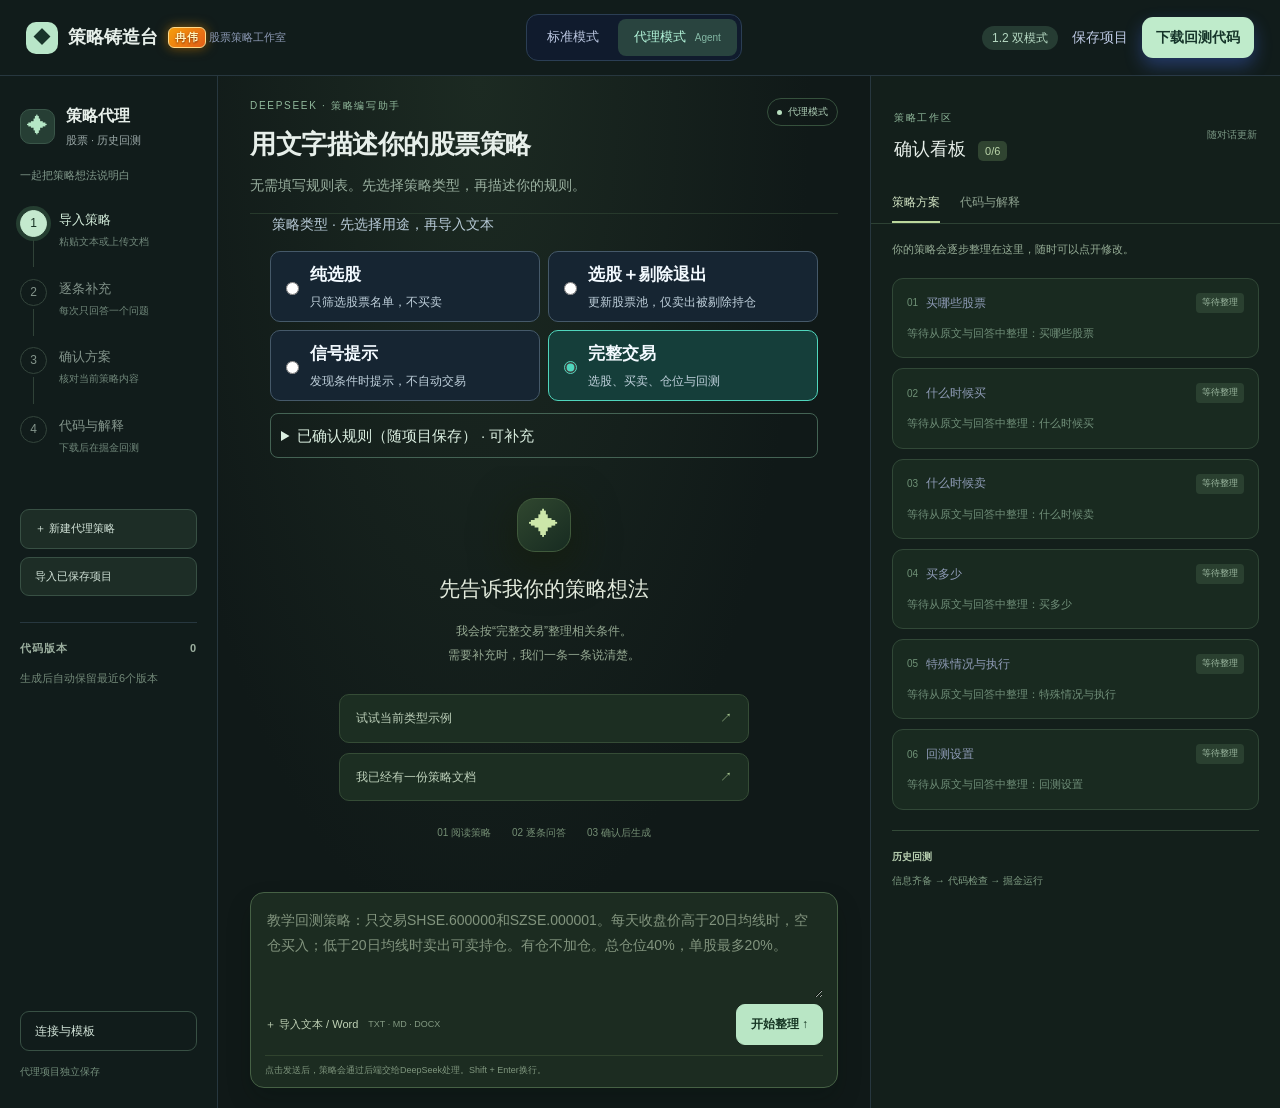
==== commit 161367f8: "Add files via upload" ====
--- a/index.html
+++ b/index.html
@@ -9,7 +9,7 @@
 <title>策略铸造台</title>
 <link rel="stylesheet" href="strategy_editor.css">
 <link rel="stylesheet" href="strategy_editor_extra.css">
-<link rel="stylesheet" href="agent_workspace.css?v=1.1">
+<link rel="stylesheet" href="agent_workspace.css?v=1.2">
 </head>
 <body>
 <header class="topbar"><div class="brand"><span class="mark">◆</span><b>策略铸造台</b><small><span class="owner-highlight">冉伟</span> 股票策略工作室</small></div><div><span class="badge">0.5 试用版</span><button id="save">保存项目</button><button class="primary" id="export">导出回测代码</button></div></header>
@@ -33,8 +33,8 @@
 <script src="strategy_engine.js?v=0.5"></script>
 <script src="strategy_ai.js?v=0.8"></script>
 <script src="strategy_editor.js?v=1.0"></script>
-<script src="agent_types.js?v=1.1"></script>
-<script src="agent_core.js?v=1.1"></script>
-<script src="agent_workspace.js?v=1.1"></script>
+<script src="agent_types.js?v=1.2"></script>
+<script src="agent_core.js?v=1.2"></script>
+<script src="agent_workspace.js?v=1.2"></script>
 </body></html>
 <script>if('serviceWorker' in navigator) navigator.serviceWorker.register('./sw.js');</script>
--- a/agent_workspace.css
+++ b/agent_workspace.css
@@ -12,3 +12,5 @@
 /* Strategy purpose and active question */
 .ag-types{border:0;margin:0;padding:8px 20px 12px;display:flex;gap:8px;flex-wrap:wrap}.ag-types legend{font-size:14px;color:#b8cbd8;padding-bottom:8px}.ag-types label{display:flex;align-items:center;gap:8px;flex:1;min-width:145px;border:1px solid #455969;border-radius:10px;padding:10px;cursor:pointer;background:#162532}.ag-types label.selected{border-color:#50d6bd;background:#153e3a}.ag-types input{accent-color:#50d6bd}.ag-types b,.ag-types small{display:block}.ag-types b{font-size:17px;color:#f3faff}.ag-types small{font-size:12px;color:#c0d1dc;margin-top:4px}.ag-question{background:#fff3cd!important;border:2px solid #e5a52b!important;box-shadow:0 4px 18px #0002}.ag-question h2{color:#733b00!important;font-size:23px!important;line-height:1.65}.ag-question>span,.ag-question>small{color:#794d10!important}.ag-question button{background:#fffaf0!important;color:#603800!important;border-color:#dba94e!important}.ag-question button:hover{background:#ffe2a0!important}.ag-question button b{color:#603800!important}@media(max-width:600px){.ag-types{padding:6px 12px;gap:6px}.ag-types label{min-width:0;flex-basis:100%;padding:8px}.ag-types small{display:inline;margin-left:8px}.ag-question h2{font-size:21px!important}}
 .ag-message.user details summary,.ag-message.user details p{color:#163d31}.ag-message.user{flex-direction:row-reverse;justify-content:flex-start}
+
+.ag-confirmed{margin:0 20px 8px;border:1px solid #446354;border-radius:8px;padding:10px;color:#daeee0}.ag-confirmed summary{cursor:pointer;font-size:15px}.ag-confirmed p{font-size:13px}.ag-confirmed textarea{width:100%;box-sizing:border-box}.ag-types label{flex-basis:40%}
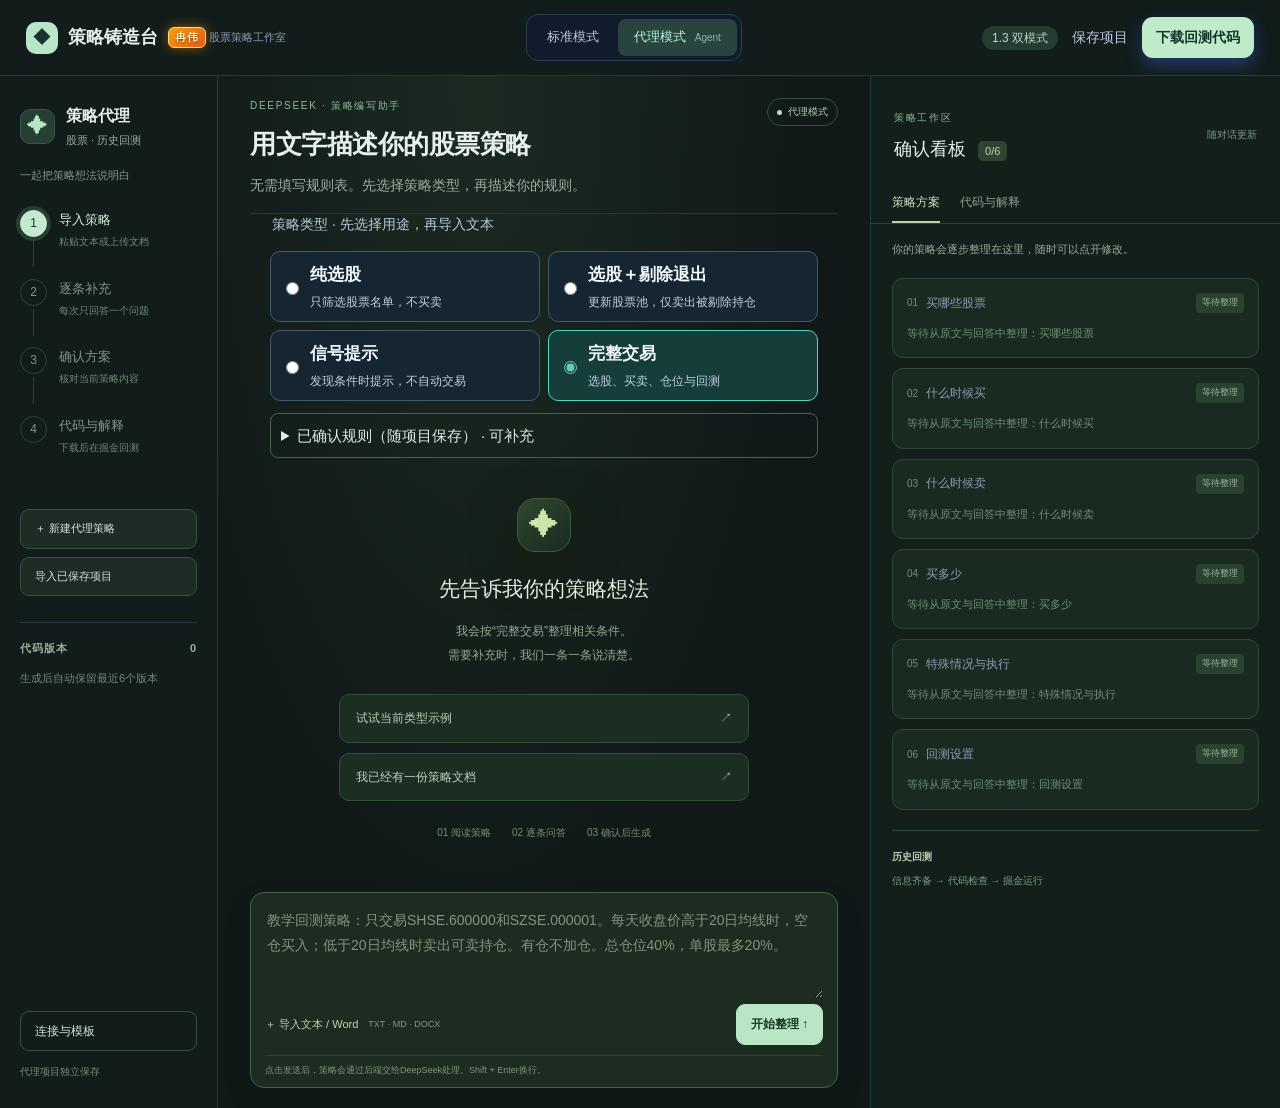
==== commit 0387a3ed: "Add files via upload" ====
--- a/index.html
+++ b/index.html
@@ -9,7 +9,7 @@
 <title>策略铸造台</title>
 <link rel="stylesheet" href="strategy_editor.css">
 <link rel="stylesheet" href="strategy_editor_extra.css">
-<link rel="stylesheet" href="agent_workspace.css?v=1.2">
+<link rel="stylesheet" href="agent_workspace.css?v=1.3">
 </head>
 <body>
 <header class="topbar"><div class="brand"><span class="mark">◆</span><b>策略铸造台</b><small><span class="owner-highlight">冉伟</span> 股票策略工作室</small></div><div><span class="badge">0.5 试用版</span><button id="save">保存项目</button><button class="primary" id="export">导出回测代码</button></div></header>
@@ -33,8 +33,9 @@
 <script src="strategy_engine.js?v=0.5"></script>
 <script src="strategy_ai.js?v=0.8"></script>
 <script src="strategy_editor.js?v=1.0"></script>
-<script src="agent_types.js?v=1.2"></script>
-<script src="agent_core.js?v=1.2"></script>
-<script src="agent_workspace.js?v=1.2"></script>
+<script src="agent_dialogue.js?v=1.3"></script>
+<script src="agent_types.js?v=1.3"></script>
+<script src="agent_core.js?v=1.3"></script>
+<script src="agent_workspace.js?v=1.3"></script>
 </body></html>
 <script>if('serviceWorker' in navigator) navigator.serviceWorker.register('./sw.js');</script>
